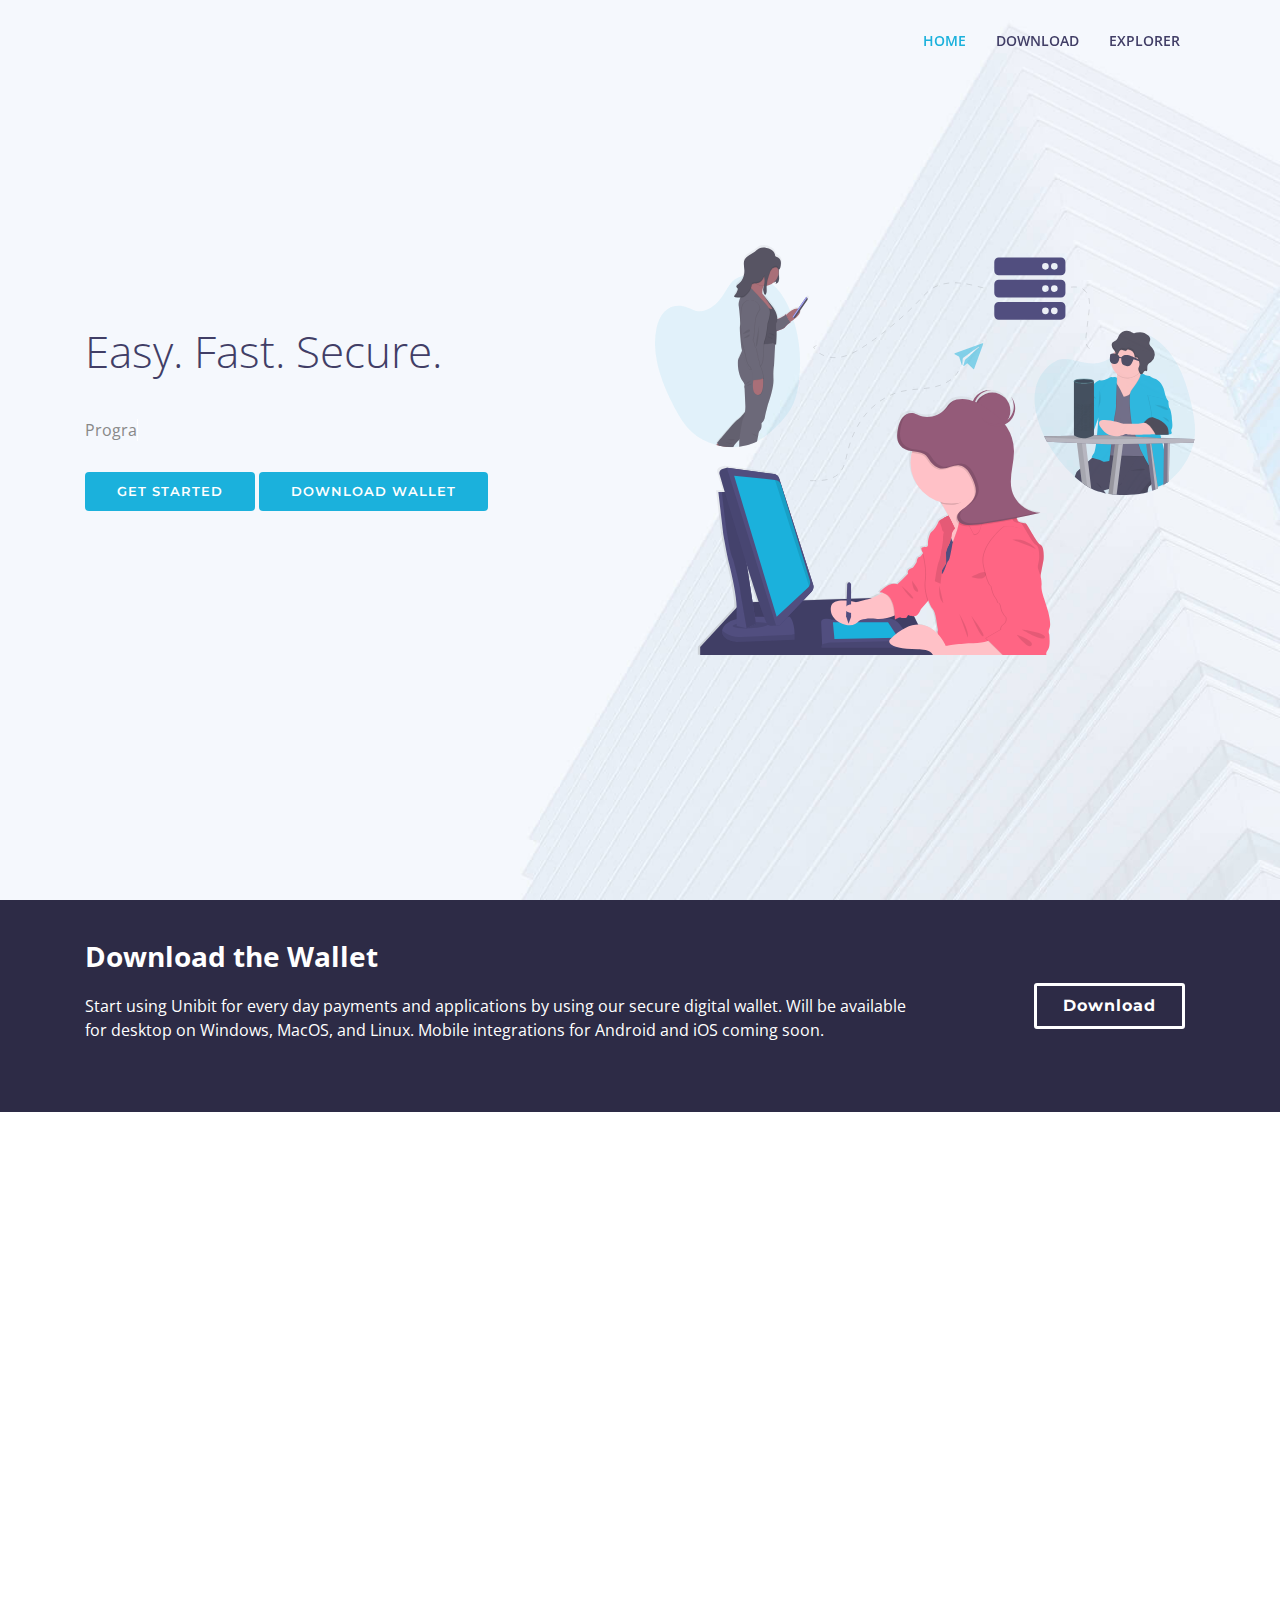
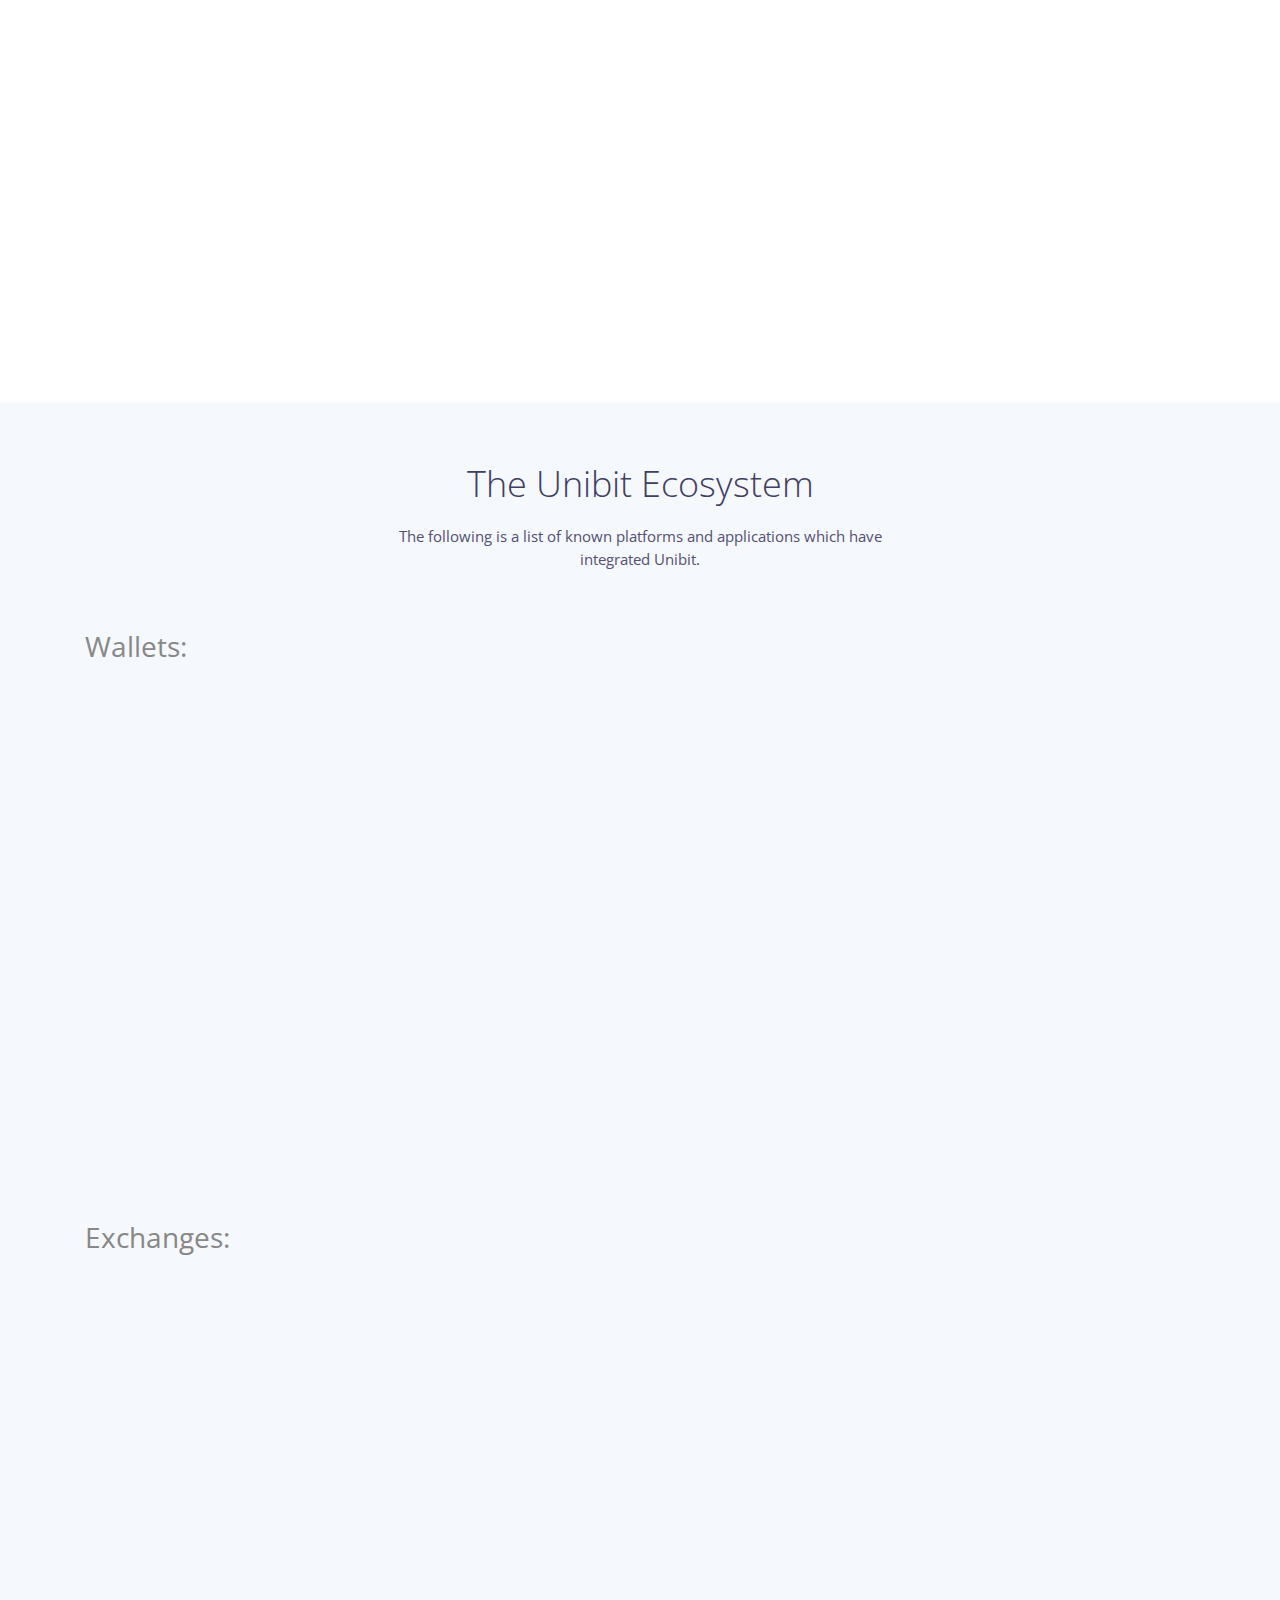
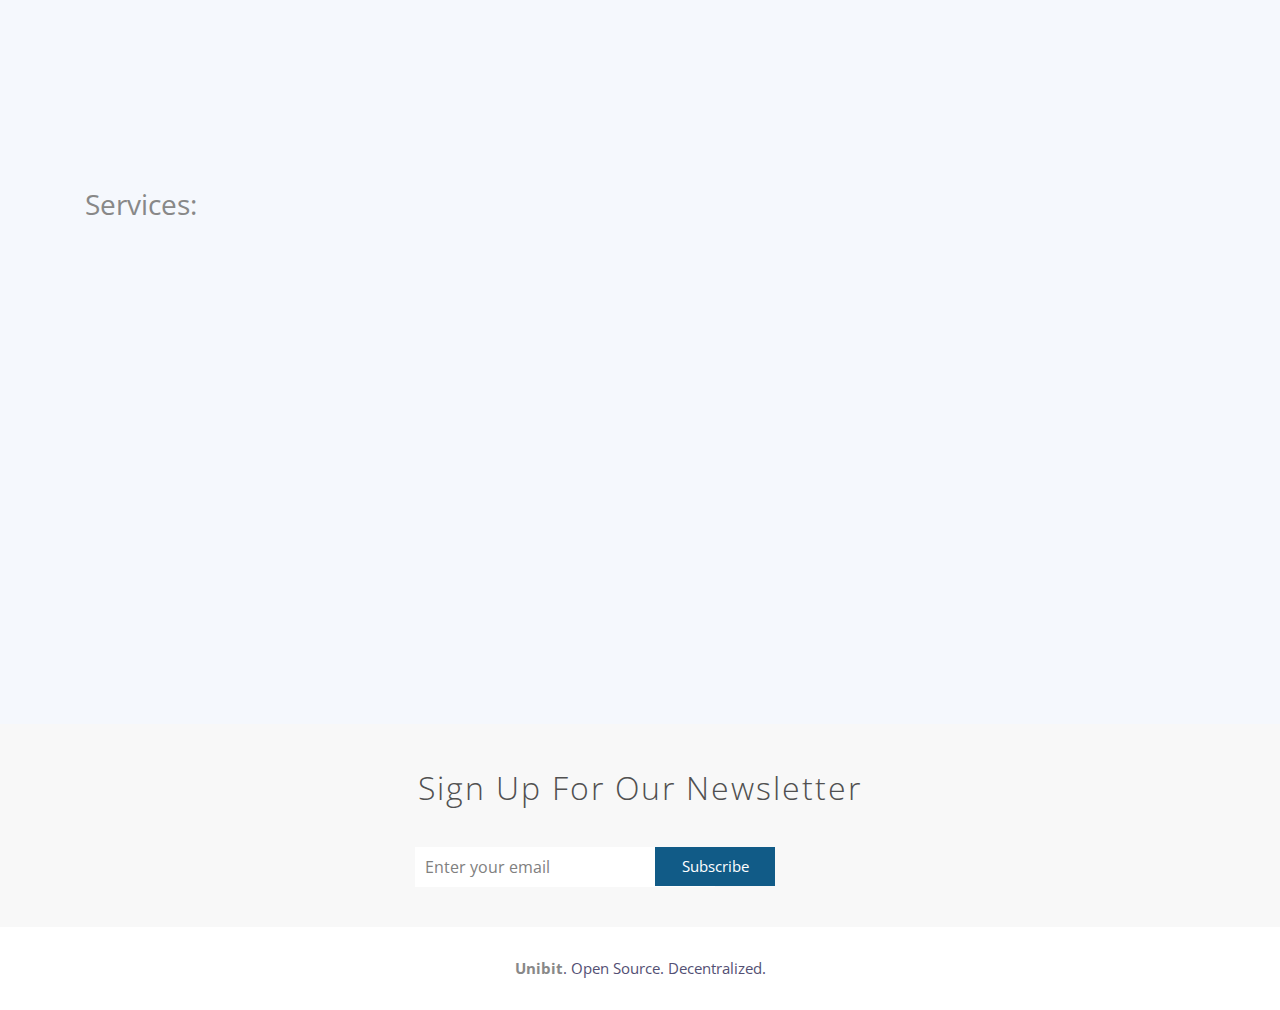
==== index.html @ 0b39bfcf "Add files via upload" ====
<!DOCTYPE html>
<html lang="en">
<head>
  <meta charset="utf-8">
  <title>UniBit Blockchain Network</title>
  <meta content="width=device-width, initial-scale=1.0" name="viewport">
  <meta content="" name="keywords">
  <meta content="" name="description">

  <!-- Favicons -->
  <link href="img/favicon.png" rel="icon">
  <link href="img/apple-touch-icon.png" rel="apple-touch-icon">

  <!-- Google Fonts -->
  <link href="https://fonts.googleapis.com/css?family=Open+Sans:300,300i,400,400i,500,600,700,700i|Montserrat:300,400,500,600,700" rel="stylesheet">

  <!-- Bootstrap CSS File -->
  <link href="lib/bootstrap/css/bootstrap.min.css" rel="stylesheet">

  <!-- Libraries CSS Files -->
  <link href="lib/font-awesome/css/font-awesome.min.css" rel="stylesheet">
  <link href="lib/animate/animate.min.css" rel="stylesheet">
  <link href="lib/ionicons/css/ionicons.min.css" rel="stylesheet">
  <link href="lib/owlcarousel/assets/owl.carousel.min.css" rel="stylesheet">
  <link href="lib/lightbox/css/lightbox.min.css" rel="stylesheet">

  <!-- Main Stylesheet File -->
  <link href="css/style.css" rel="stylesheet">

  <!-- =======================================================
    Theme Name: Rapid
    Theme URL: https://bootstrapmade.com/rapid-multipurpose-bootstrap-business-template/
    Author: BootstrapMade.com
    License: https://bootstrapmade.com/license/
  ======================================================= -->
</head>

<body>
  <!--==========================
  Header
  ============================-->
  <header id="header">


    <div class="container">

      <div class="logo float-left">
        <!-- Uncomment below if you prefer to use an image logo -->

          <a href="#header" class="scrollto"><img src="img/logo.png" alt="" class="img-fluid"></a>
        <!-- <h1 class="text-light"><a href="#intro" class="scrollto"><span>Mero</span></a></h1> -->
      </div>

      <nav class="main-nav float-right d-none d-lg-block">
        <ul>
          <li class="active"><a href="#intro">Home</a></li>
        <!--    <li><a href="about.html">About</a></li> -->
          <li><a href="download.html">Download</a></li>
          <li><a href="https://explorer.unibit.app">Explorer</a></li>

    <!--      <li class="drop-down"><a href="">Resources</a>
               <ul>
                 <li><a href="community.html">Community</a></li>
                 <li><a href="exchanges.html">Exchanges</a></li>
                 <li><a href="service.html">Services</a></li>
                    <li><a href="service.html">Tutorials</a></li>
                 <li><a href="faq.html">FAQ</a></li>
               </ul>
             </li> -->
      </nav>

    </div>
  </header><!-- #header -->

  <!--==========================
    Intro Section
  ============================-->
  <section id="intro" class="clearfix">
    <div class="container d-flex h-100">
      <div class="row justify-content-center align-self-center">
        <div class="col-md-6 intro-info order-md-first order-last">
          <h2>Easy. Fast. Secure.</h2>
          <p>
            <a href="" class="typewrite" data-period="2000" data-type='[ "Programmable Digital Currency.", "Transactional Information Network.", "Decentralized Application Layer." ]'>
              <span class="wrap"></span>
            </a>
          </p>
          <div>
            <a href="#call-to-action" class="btn-get-started scrollto">Get Started</a>     <a href="#call-to-action" class="btn-get-started scrollto">Download Wallet</a>
          </div>
        </div>

        <div class="col-md-6 intro-img order-md-last order-first">
          <img src="img/intro-img.svg" alt="" class="img-fluid">
        </div>
      </div>

    </div>
  </section><!-- #intro -->

  <main id="main">


        <!--==========================
          Call To Action Section
        ============================-->
        <section id="call-to-action" class="wow fadeInUp">
          <div class="container">
            <div class="row">
              <div class="col-lg-9 text-center text-lg-left">
                <h3 class="cta-title">Download the Wallet</h3>
                <p class="cta-text">Start using Unibit for every day payments and applications by using our secure digital wallet. Will be available for desktop on Windows, MacOS, and Linux. Mobile integrations for Android and iOS coming soon.    </div>
              <div class="col-lg-3 cta-btn-container text-center">
                <a class="cta-btn align-middle" href="download.html">Download</a>
              </div>


            </div>

          </div>
        </section><!-- #call-to-action -->

        <!--==========================
          Features Section
        ============================-->
        <section id="features">
          <div class="container">

            <div class="row feature-item">
              <div class="col-lg-6 wow fadeInUp">
                <img src="img/1.svg" class="img-fluid" alt="">
              </div>
              <div class="col-lg-6 wow fadeInUp pt-5 pt-lg-0">
                <h4>The Evolution of Digital Currency</h4>
                <p>
  Use Unibit to instantly transact or interface with anyone anywhere in the world.
   The transactions have no restrictions and minimal fees. Our payments network
   is continuously growing to enable an ecosystem of businesses and services.
                </p>
                   <div class="intro-info">
                  <a href="getunibit.html" class="btn-get-started scrollto">Get Unibit</a> <!--  <a href="#call-to-action" class="btn-get-started scrollto">Tutorials</a> -->
              </div>

              </div>
            </div>

            <div class="row feature-item mt-5 pt-5">
              <div class="col-lg-6 wow fadeInUp order-1 order-lg-2">
                <img src="img/explorer.png" class="img-fluid" alt="">
              </div>

              <div class="col-lg-6 wow fadeInUp pt-4 pt-lg-0 order-2 order-lg-1">
                <h4>Smart Money, Smart Technology</h4>
                <p>
          Unibit is an MIT licensed, open source, blockchain-based cryptocurrency with fast
          transactions, low fees, high network capacity, and industry leading cryptography
          for next generation digital transactions. Every transaction can be verified using
           the block explorer by searching the transaction id or either of the senders & recievers addresses.   </p>

           <div class="intro-info">
          <a href="https://explorer.unibit.app" target="_blank" class="btn-get-started scrollto">Launch Explorer</a>   <a href="download.html" class="btn-get-started scrollto">Download Wallet</a>
      </div>
              </div>


            </div>

          </div>
        </section><!-- #about -->



    <!--==========================
      Services Section
    ============================-->
    <section id="services" class="section-bg">
      <div class="container">

        <header class="section-header">
          <h3>The Unibit Ecosystem</h3>
          <p>The following is a list of known platforms and applications which have integrated Unibit.</p>
        </header>

        <h3> Wallets: </h3> <br>
              <div class="row">



                <div class="col-md-6 col-lg-4 wow bounceInUp" data-wow-duration="1.4s">
                  <div class="box">
                  <img src="img/unibit.png" class="img-fluid" alt="">
                        <h4 class="title"><a href="wallet.html">Unibit Core</a></h4>
                    <p class="description">Unibit Core is a full featured Unibit wallet and P2P client.</p>
                  </div>
                </div>

                <div class="col-md-6 col-lg-4 wow bounceInUp" data-wow-duration="1.4s">
                  <div class="box">
<img src="img/add.png" class="img-fluid" alt="">
                      <h4 class="title"><a href="">Add Wallet</a></h4>
                    <p class="description">If you are a wallet provider please reach out to us for collaboration.</p>
                  </div>
                </div>

</div>

<br><br><br><br>


  <h3> Exchanges: </h3> <br>
        <div class="row">



          <div class="col-md-6 col-lg-4 wow bounceInUp" data-wow-duration="1.4s">
            <div class="box">
    <img src="img/add.png" class="img-fluid" alt="">
                <h4 class="title"><a href="">Add Exchange</a></h4>
              <p class="description">If you are a market provider please reach out to us for collaboration.</p>
            </div>
          </div>
</div>
<br><br><br>

            <h3> Services: </h3> <br>
                  <div class="row">



                    <div class="col-md-6 col-lg-4 wow bounceInUp" data-wow-delay="0.2s" data-wow-duration="1.4s">
                      <div class="box">
                        <img src="img/add.png" class="img-fluid" alt="">
                              <h4 class="title"><a href="">Add Service</a></h4>
                        <p class="description">If you are a service provider, please reach out to us for collaboration.</div>
                    </div>


        </div>

      </div>
    </section><!-- #services -->


    <!-- Begin MailChimp Signup Form -->

  <div id="mailchimp">
  <div class="container">
    <div class="row justify-content-center">
        <h2>Sign Up For Our Newsletter</h2><br>
      </div>
    </div>

    <div class="container">
      <div class="row justify-content-center">
        <form action="https://universalbitproject.us20.list-manage.com/subscribe/post?u=9b90c43e021080204c559b12e&amp;id=a2cefed012" method="post" id="mc-embedded-subscribe-form" name="mc-embedded-subscribe-form" class="validate" target="_blank" novalidate>
            <div id="mailchimp">

  <div class="row">
                  <div class="col-md-6">
                  <input type="email" size="30" value="Enter your email" name="EMAIL" class="required email" id="mce-EMAIL" onfocus="if(this.value==this.defaultValue)this.value='';" onblur="if(this.value=='')this.value=this.defaultValue;">
  </div>

                  <div id="mce-responses" class="clear">
                    <div class="response" id="mce-error-response" style="display:none"></div>
                    <div class="response" id="mce-success-response" style="display:none"></div>
                  </div>
  <div class="col-md-6">
                  <div class="clear">
                    <input type="submit" value="Subscribe" name="subscribe" id="mc-embedded-subscribe" class="button">
                  </div>
  </div>
  </div>
  </div>
                </form>

              <!--End mc_embed_signup-->
  </div>
  </div>
  </div>
  <!--End mc_embed_signup-->





  </main>

  <!--==========================
    Footer
  ============================-->
  <footer id="footer" class="section-bg">

    <div class="container">
      <div class="copyright">
        <strong>Unibit</strong>. Open Source. Decentralized.
      </div>

    </div>
  </footer><!-- #footer -->

  <a href="#" class="back-to-top"><i class="fa fa-chevron-up"></i></a>
  <!-- Uncomment below i you want to use a preloader -->
  <!-- <div id="preloader"></div> -->

  <!-- JavaScript Libraries -->
  <script src="lib/jquery/jquery.min.js"></script>
  <script src="lib/jquery/jquery-migrate.min.js"></script>
  <script src="lib/bootstrap/js/bootstrap.bundle.min.js"></script>
  <script src="lib/easing/easing.min.js"></script>
  <script src="lib/mobile-nav/mobile-nav.js"></script>
  <script src="lib/wow/wow.min.js"></script>
  <script src="lib/waypoints/waypoints.min.js"></script>
  <script src="lib/counterup/counterup.min.js"></script>
  <script src="lib/owlcarousel/owl.carousel.min.js"></script>
  <script src="lib/isotope/isotope.pkgd.min.js"></script>
  <script src="lib/lightbox/js/lightbox.min.js"></script>
  <!-- Contact Form JavaScript File -->
  <script src="contactform/contactform.js"></script>

  <!-- Template Main Javascript File -->
  <script src="js/main.js"></script>

</body>
</html>
---- css/style.css ----
/*
  Theme Name: Rapid
  Theme URL: https://bootstrapmade.com/rapid-multipurpose-bootstrap-business-template/
  Author: BootstrapMade.com
  License: https://bootstrapmade.com/license/
*/

/*--------------------------------------------------------------
# General
--------------------------------------------------------------*/

body {
  background: #fff;
  color: #444;
  font-family: "Open Sans", sans-serif;
}

a {
  color: #1bb1dc;
  transition: 0.5s;
}

a:hover,
a:active,
a:focus {
  color: #0a98c0;
  outline: none;
  text-decoration: none;
}

p {
  padding: 0;
  margin: 0 0 30px 0;
}

h1,
h2,
h3,
h4,
h5,
h6 {
  font-family: "Open Sans", sans-serif;
  font-weight: 400;
  margin: 0 0 20px 0;
  padding: 0;
}

/* Back to top button */

.back-to-top {
  position: fixed;
  display: none;
  background: #1bb1dc;
  color: #fff;
  width: 44px;
  height: 44px;
  text-align: center;
  line-height: 1;
  font-size: 16px;
  border-radius: 5%;
  right: 15px;
  bottom: 15px;
  transition: background 0.5s;
  z-index: 11;
}

.back-to-top i {
  padding-top: 12px;
  color: #fff;
}

/* Prelaoder */

#preloader {
  position: fixed;
  top: 0;
  left: 0;
  right: 0;
  bottom: 0;
  z-index: 9999;
  overflow: hidden;
  background: #fff;
}

#preloader:before {
  content: "";
  position: fixed;
  top: calc(50% - 30px);
  left: calc(50% - 30px);
  border: 6px solid #f2f2f2;
  border-top: 6px solid #1bb1dc;
  border-radius: 50%;
  width: 60px;
  height: 60px;
  -webkit-animation: animate-preloader 1s linear infinite;
  animation: animate-preloader 1s linear infinite;
}

@-webkit-keyframes animate-preloader {
  0% {
    -webkit-transform: rotate(0deg);
    transform: rotate(0deg);
  }

  100% {
    -webkit-transform: rotate(360deg);
    transform: rotate(360deg);
  }
}

@keyframes animate-preloader {
  0% {
    -webkit-transform: rotate(0deg);
    transform: rotate(0deg);
  }

  100% {
    -webkit-transform: rotate(360deg);
    transform: rotate(360deg);
  }
}

/*--------------------------------------------------------------
# Top Bar
--------------------------------------------------------------*/

#topbar {
  padding: 0 0 10px 0;
  font-size: 14px;
  transition: all 0.5s;
}

#topbar .social-links {
  text-align: right;
}

#topbar .social-links a {
  color: #535074;
  padding: 4px 12px;
  display: inline-block;
  line-height: 1px;
}

#topbar .social-links a:hover {
  color: #1bb1dc;
}

#topbar .social-links a:first-child {
  border-left: 0;
}

/*--------------------------------------------------------------
# Header
--------------------------------------------------------------*/

#header {
  height: 110px;
  transition: all 0.5s;
  z-index: 997;
  transition: all 0.5s;
  padding: 20px 0;
  position: fixed;
  left: 0;
  top: 0;
  right: 0;
  transition: all 0.5s;
  z-index: 997;
}

#header.header-scrolled,
#header.header-pages {
  height: 70px;
  padding: 15px 0;
  background-color: #fff;
  box-shadow: 0px 0px 30px rgba(127, 137, 161, 0.3);
}

#header.header-scrolled #topbar,
#header.header-pages #topbar {
  display: none;
}

#header .logo h1 {
  font-size: 36px;
  margin: 0;
  padding: 0;
  line-height: 1;
  font-weight: 400;
  letter-spacing: 3px;
  text-transform: uppercase;
}

#header .logo h1 a,
#header .logo h1 a:hover {
  color: #413e66;
  text-decoration: none;
}

#header .logo img {
  padding: 0;
  margin: 7px 0;
  max-height: 26px;
}

.main-pages {
  margin-top: 60px;
}

/*--------------------------------------------------------------
# Intro Section
--------------------------------------------------------------*/

#intro {
  width: 100%;
  height: 100vh;
  position: relative;
  background: #f5f8fd url("../img/intro-bg.jpg") center top no-repeat;
  background-size: cover;
}

#intro .intro-info h2 {
  color: #413e66;
  margin-bottom: 40px;
  font-size: 44px;
  font-weight: 300;
}

#intro .intro-info h2 span {
  color: #1bb1dc;
}

#intro .intro-info .btn-get-started,
#intro .intro-info .btn-services {
  font-family: "Montserrat", sans-serif;
  font-size: 13px;
  font-weight: 600;
  text-transform: uppercase;
  letter-spacing: 1px;
  display: inline-block;
  padding: 10px 32px;
  border-radius: 4px;
  transition: 0.5s;
  color: #fff;
  background: #1bb1dc;
  color: #fff;
}

#intro .intro-info .btn-get-started:hover,
#intro .intro-info .btn-services:hover {
  background: #0a98c0;
}

/*--------------------------------------------------------------
# Navigation Menu
--------------------------------------------------------------*/

/* Desktop Navigation */

.main-nav {
  /* Drop Down */
  /* Deep Drop Down */
}

.main-nav,
.main-nav * {
  margin: 0;
  padding: 0;
  list-style: none;
}

.main-nav > ul > li {
  position: relative;
  white-space: nowrap;
  float: left;
}

.main-nav a {
  display: block;
  position: relative;
  color: #413e66;
  padding: 10px 15px;
  transition: 0.3s;
  font-size: 14px;
  font-family: "Open Sans", sans-serif;
  text-transform: uppercase;
  font-weight: 600;
}

.main-nav a:hover,
.main-nav .active > a,
.main-nav li:hover > a {
  color: #1bb1dc;
  text-decoration: none;
}

.main-nav .drop-down ul {
  display: block;
  position: absolute;
  left: 0;
  top: calc(100% - 30px);
  z-index: 99;
  opacity: 0;
  visibility: hidden;
  padding: 10px 0;
  background: #fff;
  box-shadow: 0px 0px 30px rgba(127, 137, 161, 0.25);
  transition: ease all 0.3s;
}

.main-nav .drop-down:hover > ul {
  opacity: 1;
  top: 100%;
  visibility: visible;
}

.main-nav .drop-down li {
  min-width: 180px;
  position: relative;
}

.main-nav .drop-down ul a {
  padding: 10px 20px;
  font-size: 14px;
  font-weight: 500;
  text-transform: none;
  color: #065e77;
}

.main-nav .drop-down ul a:hover,
.main-nav .drop-down ul .active > a,
.main-nav .drop-down ul li:hover > a {
  color: #1bb1dc;
}

.main-nav .drop-down > a:after {
  content: "\f107";
  font-family: FontAwesome;
  padding-left: 10px;
}

.main-nav .drop-down .drop-down ul {
  top: 0;
  left: calc(100% - 30px);
}

.main-nav .drop-down .drop-down:hover > ul {
  opacity: 1;
  top: 0;
  left: 100%;
}

.main-nav .drop-down .drop-down > a {
  padding-right: 35px;
}

.main-nav .drop-down .drop-down > a:after {
  content: "\f105";
  position: absolute;
  right: 15px;
}

/* Mobile Navigation */

.mobile-nav {
  position: fixed;
  top: 0;
  bottom: 0;
  z-index: 9999;
  overflow-y: auto;
  left: -260px;
  width: 260px;
  padding-top: 18px;
  background: rgba(40, 38, 70, 0.8);
  transition: 0.4s;
}

.mobile-nav * {
  margin: 0;
  padding: 0;
  list-style: none;
}

.mobile-nav a {
  display: block;
  position: relative;
  color: #fff;
  padding: 10px 20px;
  font-weight: 500;
}

.mobile-nav a:hover,
.mobile-nav .active > a,
.mobile-nav li:hover > a {
  color: #8dc2fa;
  text-decoration: none;
}

.mobile-nav .drop-down > a:after {
  content: "\f078";
  font-family: FontAwesome;
  padding-left: 10px;
  position: absolute;
  right: 15px;
}

.mobile-nav .active.drop-down > a:after {
  content: "\f077";
}

.mobile-nav .drop-down > a {
  padding-right: 35px;
}

.mobile-nav .drop-down ul {
  display: none;
  overflow: hidden;
}

.mobile-nav .drop-down li {
  padding-left: 20px;
}

.mobile-nav-toggle {
  position: fixed;
  right: 0;
  top: 0;
  z-index: 9998;
  border: 0;
  background: none;
  font-size: 24px;
  transition: all 0.4s;
  outline: none !important;
  line-height: 1;
  cursor: pointer;
  text-align: right;
}

.mobile-nav-toggle i {
  margin: 18px 18px 0 0;
  color: #065e77;
}

.mobile-nav-overly {
  width: 100%;
  height: 100%;
  z-index: 9997;
  top: 0;
  left: 0;
  position: fixed;
  background: rgba(40, 38, 70, 0.8);
  overflow: hidden;
  display: none;
}

.mobile-nav-active {
  overflow: hidden;
}

.mobile-nav-active .mobile-nav {
  left: 0;
}

.mobile-nav-active .mobile-nav-toggle i {
  color: #fff;
}

/*--------------------------------------------------------------
# Sections
--------------------------------------------------------------*/

/* Sections Header
--------------------------------*/

.section-header h3 {
  font-size: 36px;
  color: #413e66;
  text-align: center;
  font-weight: 300;
  position: relative;
  font-family: "Open Sans", sans-serif;
}

.section-header p {
  text-align: center;
  margin: auto;
  font-size: 15px;
  padding-bottom: 60px;
  color: #535074;
  width: 50%;
}

/* Section with background
--------------------------------*/

.section-bg {
  background: #f5f8fd;
}

/* About Us Section
--------------------------------*/

#about {
  padding: 80px 0;
}

#about .about-content {
  padding-top: 40px;
}

#about .about-content h2 {
  color: #413e66;
  font-family: "Montserrat", sans-serif;
  font-weight: 700;
}

#about .about-content h3 {
  color: #696592;
  font-weight: 400;
  font-size: 22px;
  font-style: italic;
}

#about .about-content ul {
  list-style: none;
  padding: 0;
}

#about .about-content ul li {
  padding-bottom: 10px;
}

#about .about-content ul li i {
  font-size: 20px;
  padding-right: 4px;
  color: #1bb1dc;
}

#about .about-img {
  position: relative;
  margin: 30px 30px 30px 30px;
}

#about .about-img img {
  width: 100%;
  border: 8px solid #fff;
  transition: .5s;
}

#about .about-img img:hover {
  width: 100%;
  -webkit-transform: scale(1.03);
  transform: scale(1.03);
}

#about .about-img::before {
  position: absolute;
  left: -31px;
  top: -30px;
  width: 90%;
  height: 92%;
  z-index: -1;
  content: '';
  background-color: #ebf1fa;
  transition: .5s;
}

#about .about-img::after {
  position: absolute;
  right: -31px;
  bottom: -30px;
  width: 90%;
  height: 92%;
  z-index: -1;
  content: '';
  background-color: #ebf1fa;
  transition: .5s;
}

/* Services Section
--------------------------------*/

#services {
  padding: 60px 0 40px 0;
}

#services .box {
  padding: 30px;
  position: relative;
  overflow: hidden;
  border-radius: 10px;
  margin: 0 10px 40px 10px;
  background: #fff;
  box-shadow: 0 10px 29px 0 rgba(68, 88, 144, 0.1);
  transition: all 0.3s ease-in-out;
  text-align: center;
}

#services .box:hover {
  -webkit-transform: scale(1.1);
  transform: scale(1.1);
}

#services .icon {
  margin: 0 auto 15px auto;
  padding-top: 12px;
  display: inline-block;
  text-align: center;
  border-radius: 50%;
  width: 60px;
  height: 60px;
}

#services img {
width: 200px;
margin-bottom: 25px;
}

#services .icon i {
  font-size: 36px;
  line-height: 1;
}

#services .title {
  font-weight: 700;
  margin-bottom: 15px;
  font-size: 18px;
}

#services .title a {
  color: #111;
}

#services .box:hover .title a {
  color: #1bb1dc;
}

#services .description {
  font-size: 14px;
  line-height: 28px;
  margin-bottom: 0;
  text-align: left;
}

/* Why Us Section
--------------------------------*/

#why-us {
  padding: 60px 0;
}

#why-us .why-us-content .features {
  margin: 0 0 15px 0;
  padding: 0;
  transition: 0.3s ease-in-out;
}

#why-us .why-us-content .features i {
  font-size: 36px;
  float: left;
}

#why-us .why-us-content .features h4 {
  font-size: 24px;
  font-weight: 600;
  margin-left: 56px;
  color: #413e66;
  margin-bottom: 5px;
}

#why-us .why-us-content .features p {
  font-size: 16px;
  margin-left: 56px;
  color: #555186;
}

#why-us .counters {
  padding-top: 40px;
}

#why-us .counters span {
  font-family: "Montserrat", sans-serif;
  font-weight: bold;
  font-size: 48px;
  display: block;
  color: #555186;
}

#why-us .counters p {
  padding: 0;
  margin: 0 0 20px 0;
  font-family: "Montserrat", sans-serif;
  font-size: 14px;
  color: #8a87b6;
}

/* Call To Action Section
--------------------------------*/

#call-to-action {
  background: #2d2b46;
  background-size: cover;
  padding: 40px 0;
}

#call-to-action .cta-title {
  color: #fff;
  font-size: 28px;
  font-weight: 700;
}

#call-to-action .cta-text {
  color: #fff;
}

#call-to-action .cta-btn {
  font-family: "Montserrat", sans-serif;
  font-weight: 700;
  font-size: 16px;
  letter-spacing: 1px;
  display: inline-block;
  padding: 8px 26px;
  border-radius: 3px;
  transition: 0.5s;
  margin: 10px;
  border: 3px solid #fff;
  color: #fff;
}

#call-to-action .cta-btn:hover {
  background: #1bb1dc;
  border: 3px solid #1bb1dc;
}

/* Features Section
--------------------------------*/

#features {
  padding: 80px 0;
}

#features h4 {
  font-weight: 600;
  font-size: 24px;
}


#features .intro-info .btn-get-started,
#features .intro-info .btn-services {
  font-family: "Montserrat", sans-serif;
  font-size: 13px;
  font-weight: 600;
  text-transform: uppercase;
  letter-spacing: 1px;
  display: inline-block;
  padding: 10px 32px;
  border-radius: 4px;
  transition: 0.5s;
  color: #fff;
  background: #1bb1dc;
  color: #fff;
  margin-right: 20px;
}

#features .intro-info .btn-get-started:hover,
#features .intro-info .btn-services:hover {
  background: #0a98c0;
}

/* Portfolio Section
--------------------------------*/

#portfolio {
  padding: 60px 0;
}

#portfolio #portfolio-flters {
  padding: 0;
  margin: 5px 0 35px 0;
  list-style: none;
  text-align: center;
}

#portfolio #portfolio-flters li {
  cursor: pointer;
  margin: 15px 15px 15px 0;
  display: inline-block;
  padding: 6px 10px;
  font-size: 16px;
  line-height: 20px;
  color: #413e66;
  margin-bottom: 5px;
  transition: all 0.3s ease-in-out;
}

#portfolio #portfolio-flters li:hover,
#portfolio #portfolio-flters li.filter-active {
  color: #1bb1dc;
}

#portfolio #portfolio-flters li:last-child {
  margin-right: 0;
}

#portfolio .portfolio-item {
  position: relative;
  overflow: hidden;
  margin-bottom: 30px;
}

#portfolio .portfolio-item .portfolio-wrap {
  overflow: hidden;
  position: relative;
  margin: 0;
}

#portfolio .portfolio-item .portfolio-wrap:hover img {
  opacity: 0.4;
  transition: 0.3s;
}

#portfolio .portfolio-item .portfolio-wrap .portfolio-info {
  position: absolute;
  top: 0;
  right: 0;
  bottom: 0;
  left: 0;
  display: -webkit-box;
  display: -webkit-flex;
  display: -ms-flexbox;
  display: flex;
  -webkit-box-pack: center;
  -webkit-justify-content: center;
  -ms-flex-pack: center;
  justify-content: center;
  -webkit-box-align: center;
  -webkit-align-items: center;
  -ms-flex-align: center;
  align-items: center;
  -webkit-box-orient: vertical;
  -webkit-box-direction: normal;
  -webkit-flex-direction: column;
  -ms-flex-direction: column;
  flex-direction: column;
  text-align: center;
  opacity: 0;
  transition: 0.2s linear;
}

#portfolio .portfolio-item .portfolio-wrap .portfolio-info h4 {
  font-size: 22px;
  line-height: 1px;
  font-weight: 700;
  margin-bottom: 14px;
  padding-bottom: 0;
}

#portfolio .portfolio-item .portfolio-wrap .portfolio-info h4 a {
  color: #fff;
}

#portfolio .portfolio-item .portfolio-wrap .portfolio-info h4 a:hover {
  color: #1bb1dc;
}

#portfolio .portfolio-item .portfolio-wrap .portfolio-info p {
  padding: 0;
  margin: 0;
  color: #f8fcff;
  font-weight: 500;
  font-size: 14px;
  text-transform: uppercase;
}

#portfolio .portfolio-item .portfolio-wrap .portfolio-info .link-preview,
#portfolio .portfolio-item .portfolio-wrap .portfolio-info .link-details {
  display: inline-block;
  line-height: 1;
  text-align: center;
  width: 36px;
  height: 36px;
  background: #1bb1dc;
  border-radius: 50%;
  margin: 10px 4px 0 4px;
}

#portfolio .portfolio-item .portfolio-wrap .portfolio-info .link-preview i,
#portfolio .portfolio-item .portfolio-wrap .portfolio-info .link-details i {
  padding-top: 6px;
  font-size: 22px;
  color: #fff;
}

#portfolio .portfolio-item .portfolio-wrap .portfolio-info .link-preview:hover,
#portfolio .portfolio-item .portfolio-wrap .portfolio-info .link-details:hover {
  background: #42c3e8;
}

#portfolio .portfolio-item .portfolio-wrap .portfolio-info .link-preview:hover i,
#portfolio .portfolio-item .portfolio-wrap .portfolio-info .link-details:hover i {
  color: #fff;
}

#portfolio .portfolio-item .portfolio-wrap:hover {
  background: #282646;
}

#portfolio .portfolio-item .portfolio-wrap:hover .portfolio-info {
  opacity: 1;
}

/* Testimonials Section
--------------------------------*/

#testimonials {
  padding: 60px 0;
}

#testimonials .section-header {
  margin-bottom: 40px;
}

#testimonials .testimonial-item .testimonial-img {
  width: 120px;
  border-radius: 50%;
  border: 4px solid #fff;
  float: left;
}

#testimonials .testimonial-item h3 {
  font-size: 20px;
  font-weight: bold;
  margin: 10px 0 5px 0;
  color: #111;
  margin-left: 140px;
}

#testimonials .testimonial-item h4 {
  font-size: 14px;
  color: #999;
  margin: 0 0 15px 0;
  margin-left: 140px;
}

#testimonials .testimonial-item p {
  font-style: italic;
  margin: 0 0 15px 140px;
}

#testimonials .owl-nav,
#testimonials .owl-dots {
  margin-top: 5px;
  text-align: center;
}

#testimonials .owl-dot {
  display: inline-block;
  margin: 0 5px;
  width: 12px;
  height: 12px;
  border-radius: 50%;
  background-color: #ddd;
}

#testimonials .owl-dot.active {
  background-color: #1bb1dc;
}

/* Team Section
--------------------------------*/

#team {
  padding: 60px 0;
}

#team .member {
  text-align: center;
  margin-bottom: 20px;
  position: relative;
  overflow: hidden;
}

#team .member .member-info {
  display: -webkit-box;
  display: -webkit-flex;
  display: -ms-flexbox;
  display: flex;
  -webkit-box-pack: center;
  -webkit-justify-content: center;
  -ms-flex-pack: center;
  justify-content: center;
  -webkit-box-align: center;
  -webkit-align-items: center;
  -ms-flex-align: center;
  align-items: center;
  position: absolute;
  bottom: 0;
  left: 0;
  right: 0;
  transition: 0.2s;
  padding: 15px 0;
  background: rgba(29, 28, 41, 0.6);
}

#team .member .member-info-content {
  transition: margin 0.2s;
  height: 40px;
  transition: height 0.4s;
}

#team .member:hover .member-info {
  transition: 0.4s;
}

#team .member:hover .member-info-content {
  height: 80px;
}

#team .member h4 {
  font-weight: 700;
  margin-bottom: 2px;
  font-size: 18px;
  color: #fff;
}

#team .member span {
  font-style: italic;
  display: block;
  font-size: 13px;
  color: #fff;
}

#team .member .social {
  margin-top: 15px;
}

#team .member .social a {
  transition: none;
  color: #fff;
}

#team .member .social a:hover {
  color: #1bb1dc;
}

#team .member .social i {
  font-size: 18px;
  margin: 0 2px;
}

/* Clients Section
--------------------------------*/

#clients {
  padding: 60px 0;
}

#clients img {
  max-width: 80%;
  opacity: 0.5;
  transition: 0.3s;
  padding: 15px 0;
}

#clients img:hover {
  opacity: 1;
}

#clients .owl-nav,
#clients .owl-dots {
  margin-top: 5px;
  text-align: center;
}

#clients .owl-dot {
  display: inline-block;
  margin: 0 5px;
  width: 12px;
  height: 12px;
  border-radius: 50%;
  background-color: #ddd;
}

#clients .owl-dot.active {
  background-color: #1bb1dc;
}

/* Pricing Section
--------------------------------*/

#pricing {
  padding: 80px 0;
}

#pricing .card {
  border: 0;
  border-radius: 0px;
  box-shadow: 0 3px 0px 0 rgba(65, 62, 102, 0.08);
  transition: all .3s ease-in-out;
  padding: 36px 0;
  position: relative;
}

#pricing .card:after {
  content: '';
  position: absolute;
  top: 0;
  left: 0;
  width: 0%;
  height: 5px;
  background-color: #1bb1dc;
  transition: 0.5s;
}

#pricing .card:hover {
  -webkit-transform: scale(1.05);
  transform: scale(1.05);
  box-shadow: 0 20px 35px 0 rgba(0, 0, 0, 0.08);
}

#pricing .card:hover:after {
  width: 100%;
}

#pricing .card .card-header {
  background-color: white;
  border-bottom: 0px;
  -moz-text-align-last: center;
  text-align-last: center;
}

#pricing .card .card-title {
  margin-bottom: 16px;
  color: #535074;
}

#pricing .card .card-block {
  padding-top: 0;
  text-align: center;
}

#pricing .card .list-group-item {
  border: 0px;
  padding: 6px;
  color: #413e66;
  font-weight: 300;
}

#pricing .card h3 {
  font-size: 64px;
  margin-bottom: 0px;
  color: #535074;
}

#pricing .card h3 .currency {
  font-size: 30px;
  position: relative;
  font-weight: 400;
  top: -30px;
  letter-spacing: 0px;
}

#pricing .card h3 .period {
  font-size: 16px;
  color: #6c67a3;
  letter-spacing: 0px;
}

#pricing .card .list-group {
  margin-bottom: 15px;
}

#pricing .card .btn {
  text-transform: uppercase;
  font-size: 13px;
  font-weight: 500;
  color: #5f5b96;
  border-radius: 0;
  padding: 10px 24px;
  letter-spacing: 1px;
  border-radius: 3px;
  display: inline-block;
  background: #1bb1dc;
  color: #fff;
}

#pricing .card .btn:hover {
  background: #0a98c0;
}

/* Frequently Asked Questions Section
--------------------------------*/

#faq {
  padding: 60px 0;
  overflow: hidden;
}

#faq #faq-list {
  padding: 0;
  list-style: none;
}

#faq #faq-list li {
  border-bottom: 1px solid #ebebeb;
}

#faq #faq-list a {
  padding: 22px 0;
  display: block;
  position: relative;
  font-family: "Montserrat", sans-serif;
  font-size: 20px;
  line-height: 1;
  font-weight: 400;
  padding-right: 20px;
}

#faq #faq-list i {
  font-size: 24px;
  position: absolute;
  right: 0;
  top: 20px;
}

#faq #faq-list p {
  margin-bottom: 20px;
}

#faq #faq-list a.collapse {
  color: #1bb1dc;
}

#faq #faq-list a.collapsed {
  color: #000;
}

#faq #faq-list a.collapsed i::before {
  content: "\f2c7" !important;
}

/*--------------------------------------------------------------
# Footer
--------------------------------------------------------------*/

#footer {
  padding: 0 0 30px 0;
  font-size: 14px;
  background: #fff;
}

#footer .footer-top {
  padding: 60px 0 30px 0;
  background: #f5f8fd;
}

#footer .footer-top .footer-info {
  margin-bottom: 30px;
}

#footer .footer-top .footer-info h3 {
  font-size: 34px;
  margin: 0 0 20px 0;
  padding: 2px 0 2px 0;
  line-height: 1;
  font-family: "Montserrat", sans-serif;
  color: #413e66;
  font-weight: 400;
  letter-spacing: 3px;
  text-transform: uppercase;
}

#footer .footer-top .footer-info p {
  font-size: 13px;
  line-height: 24px;
  margin-bottom: 0;
  font-family: "Montserrat", sans-serif;
  color: #535074;
}

#footer .footer-top .social-links a {
  font-size: 18px;
  display: inline-block;
  background: #1bb1dc;
  color: #fff;
  line-height: 1;
  padding: 8px 0;
  margin-right: 4px;
  border-radius: 50%;
  text-align: center;
  width: 36px;
  height: 36px;
  transition: 0.3s;
}

#footer .footer-top .social-links a:hover {
  background: #0a98c0;
  color: #fff;
}

#footer .footer-top h4 {
  font-size: 14px;
  font-weight: bold;
  color: #413e66;
  text-transform: uppercase;
  position: relative;
  padding-bottom: 10px;
}

#footer .footer-top .footer-links {
  margin-bottom: 30px;
}

#footer .footer-top .footer-links ul {
  list-style: none;
  padding: 0;
  margin: 0;
}

#footer .footer-top .footer-links ul li {
  padding: 8px 0;
}

#footer .footer-top .footer-links ul li:first-child {
  padding-top: 0;
}

#footer .footer-top .footer-links ul a {
  color: #696592;
}

#footer .footer-top .footer-links ul a:hover {
  color: #1bb1dc;
}

#footer .footer-top .footer-contact {
  margin-bottom: 30px;
}

#footer .footer-top .footer-contact p {
  line-height: 26px;
}

#footer .footer-top .footer-newsletter {
  margin-bottom: 30px;
}

#footer .footer-top .footer-newsletter input[type="email"] {
  border: 0;
  padding: 6px 8px;
  width: 65%;
  border: 1px solid #d9dde6;
}

#footer .footer-top .footer-newsletter input[type="submit"] {
  background: #1bb1dc;
  border: 1px solid #1bb1dc;
  width: 35%;
  padding: 6px 0;
  text-align: center;
  color: #fff;
  transition: 0.3s;
  cursor: pointer;
}

#footer .footer-top .footer-newsletter input[type="submit"]:hover {
  background: #0a98c0;
}

#footer .footer-top .form .form-group {
  margin-bottom: 15px;
}

#footer .footer-top .form #sendmessage {
  color: #fff;
  background: #1bb1dc;
  display: none;
  text-align: center;
  padding: 15px;
  font-weight: 600;
  margin-bottom: 15px;
}

#footer .footer-top .form #errormessage {
  color: #fff;
  display: none;
  background: red;
  text-align: center;
  padding: 15px;
  font-weight: 600;
  margin-bottom: 15px;
}

#footer .footer-top .form #sendmessage.show,
#footer .footer-top .form #errormessage.show,
#footer .footer-top .form .show {
  display: block;
}

#footer .footer-top .form .validation {
  color: red;
  display: none;
  margin: 0 0 20px;
  font-weight: 400;
  font-size: 13px;
}

#footer .footer-top .form label {
  color: #413e66;
  font-weight: 500;
}

#footer .footer-top .form input,
#footer .footer-top .form textarea {
  border-radius: 0;
  box-shadow: none;
  border: 1px solid #dce1ec;
  font-size: 14px;
}

#footer .footer-top .form input::-webkit-input-placeholder,
#footer .footer-top .form textarea::-webkit-input-placeholder {
  color: #a2a0bd;
}

#footer .footer-top .form input::-moz-placeholder,
#footer .footer-top .form textarea::-moz-placeholder {
  color: #a2a0bd;
}

#footer .footer-top .form input:-ms-input-placeholder,
#footer .footer-top .form textarea:-ms-input-placeholder {
  color: #a2a0bd;
}

#footer .footer-top .form input::placeholder,
#footer .footer-top .form textarea::placeholder {
  color: #a2a0bd;
}

#footer .footer-top .form button[type="submit"] {
  background: #1bb1dc;
  border: 0;
  border-radius: 3px;
  padding: 8px 30px;
  color: #fff;
  transition: 0.3s;
}

#footer .footer-top .form button[type="submit"]:hover {
  background: #0a98c0;
  cursor: pointer;
}

#footer .copyright {
  text-align: center;
  padding-top: 30px;
  color: #535074;
  font-size: 15px;
}

#footer .credits {
  text-align: center;
  font-size: 14px;
  padding-top: 4px;
  color: #8582a8;
}

#footer .credits a {
  color: #1bb1dc;
}

#footer .credits a:hover {
  color: #0a98c0;
}

/*--------------------------------------------------------------
# Responsive Media Queries
--------------------------------------------------------------*/

@media (min-width: 991px) {
  #call-to-action .cta-btn-container {
    display: -webkit-box;
    display: -webkit-flex;
    display: -ms-flexbox;
    display: flex;
    -webkit-box-align: center;
    -webkit-align-items: center;
    -ms-flex-align: center;
    align-items: center;
    -webkit-box-pack: end;
    -webkit-justify-content: flex-end;
    -ms-flex-pack: end;
    justify-content: flex-end;
  }
}

@media (min-width: 992px) {
  #intro .intro-info {
    padding-top: 80px;
  }

  #testimonials .testimonial-item p {
    width: 80%;
  }
}

@media (max-width: 991px) {
  #topbar {
    display: none;
  }

  #header {
    height: 70px;
    padding: 15px 0;
  }

  #header .logo h1 {
    font-size: 28px;
    padding: 8px 0;
  }

  #why-us .why-us-content {
    padding-top: 30px;
  }

  #pricing {
    padding-bottom: 30px;
  }

  #pricing .card {
    margin-bottom: 50px;
  }
}

@media (max-width: 768px) {
  .back-to-top {
    bottom: 15px;
  }

  #faq #faq-list a {
    font-size: 18px;
  }

  #faq #faq-list i {
    top: 13px;
  }
}

@media (max-width: 767px) {
  #intro {
    height: auto;
    padding: 80px 0 60px 0;
  }

  #intro .container {
    height: auto !important;
  }

  #intro .intro-img {
    width: 80%;
  }

  #intro .intro-info {
    text-align: center;
    padding-top: 40px;
  }

  #intro .intro-info h2 {
    font-size: 34px;
    margin-bottom: 30px;
  }

  .section-header p {
    width: 100%;
  }

  #testimonials .testimonial-item {
    text-align: center;
  }

  #testimonials .testimonial-item .testimonial-img {
    float: none;
    margin: auto;
  }

  #testimonials .testimonial-item h3,
  #testimonials .testimonial-item h4,
  #testimonials .testimonial-item p {
    margin-left: 0;
  }
}

@media (max-width: 574px) {
  #footer .footer-top .social-links a {
    margin-bottom: 25px;
  }
}


#mailchimp {
	background: #f8f8f8;
	color: #3D6392;
	padding: 20px 15px;
}
#mailchimp  h2 {
    color: #505050;
    font-family: "Open Sans";
    font-size: 32px;
    font-weight: 100;
    letter-spacing: 2px;
    margin-bottom: 20px;
      margin-top: 25px;
    text-transform: capitalize;
  }

	#mailchimp input {
		 border: medium none;
    color: gray;
    font-family:  'Open Sans', sans-serif;
    font-size: 16px;
    margin-bottom: 0px;

    padding: 8px 10px;
    width: 300px;
		border-radius: 0px;
	}
		#mailchimp input.email {
      background: #fff
     }
		#mailchimp input.name { background: #fff}
		#mailchimp input[type="submit"] {
			background: #115B87;
			color: #fff;
			cursor: pointer;
			font-size: 15px;
			width: 120px;
			padding: 8px 0;
	border-radius: 0px;
		}
			#mailchimp input[type="submit"]:hover { color: #F2C94C }



  #mc-embedded-subscribe-form input.button {
    background: #115B87;
    color: #fff;
    cursor: pointer;
    font-size: 15px;
    width: 120px;
    padding: 8px 0;
  border-radius: 0px;

  }


    * { color:#888; text-decoration: none;}
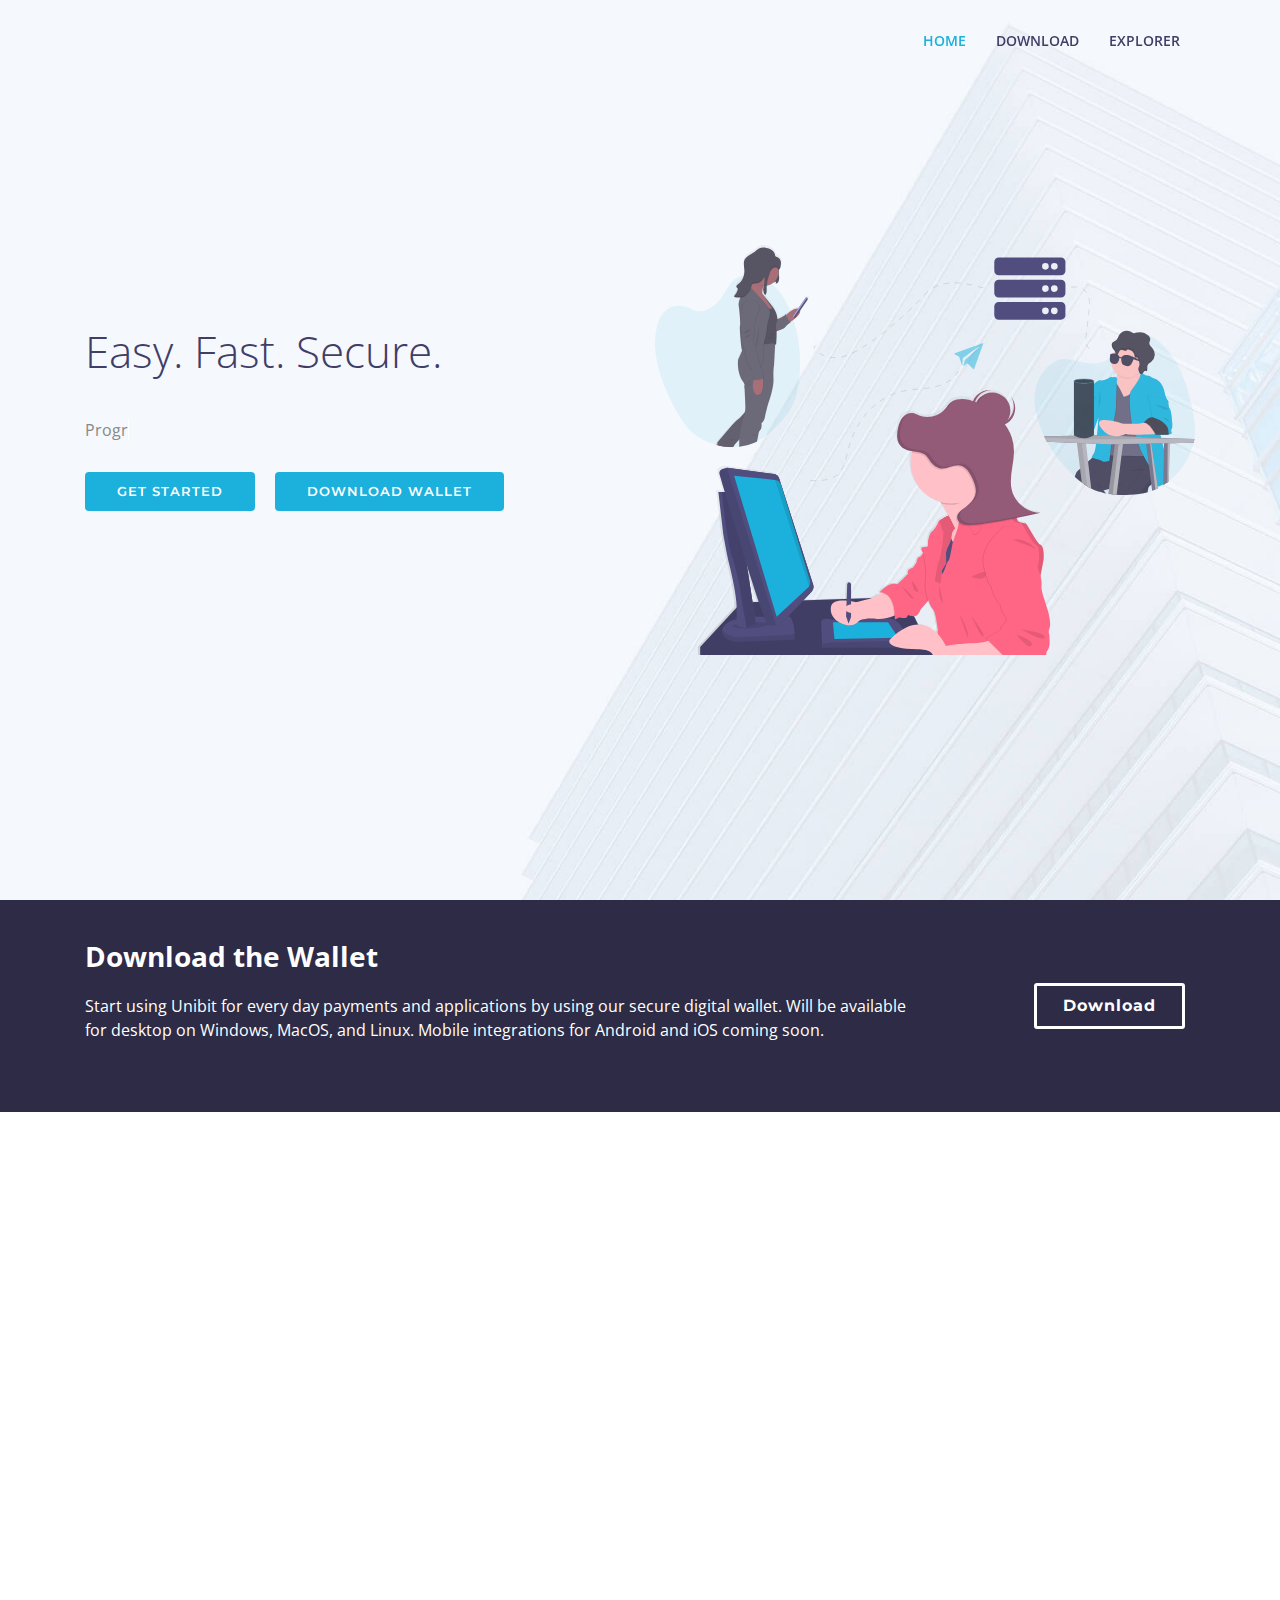
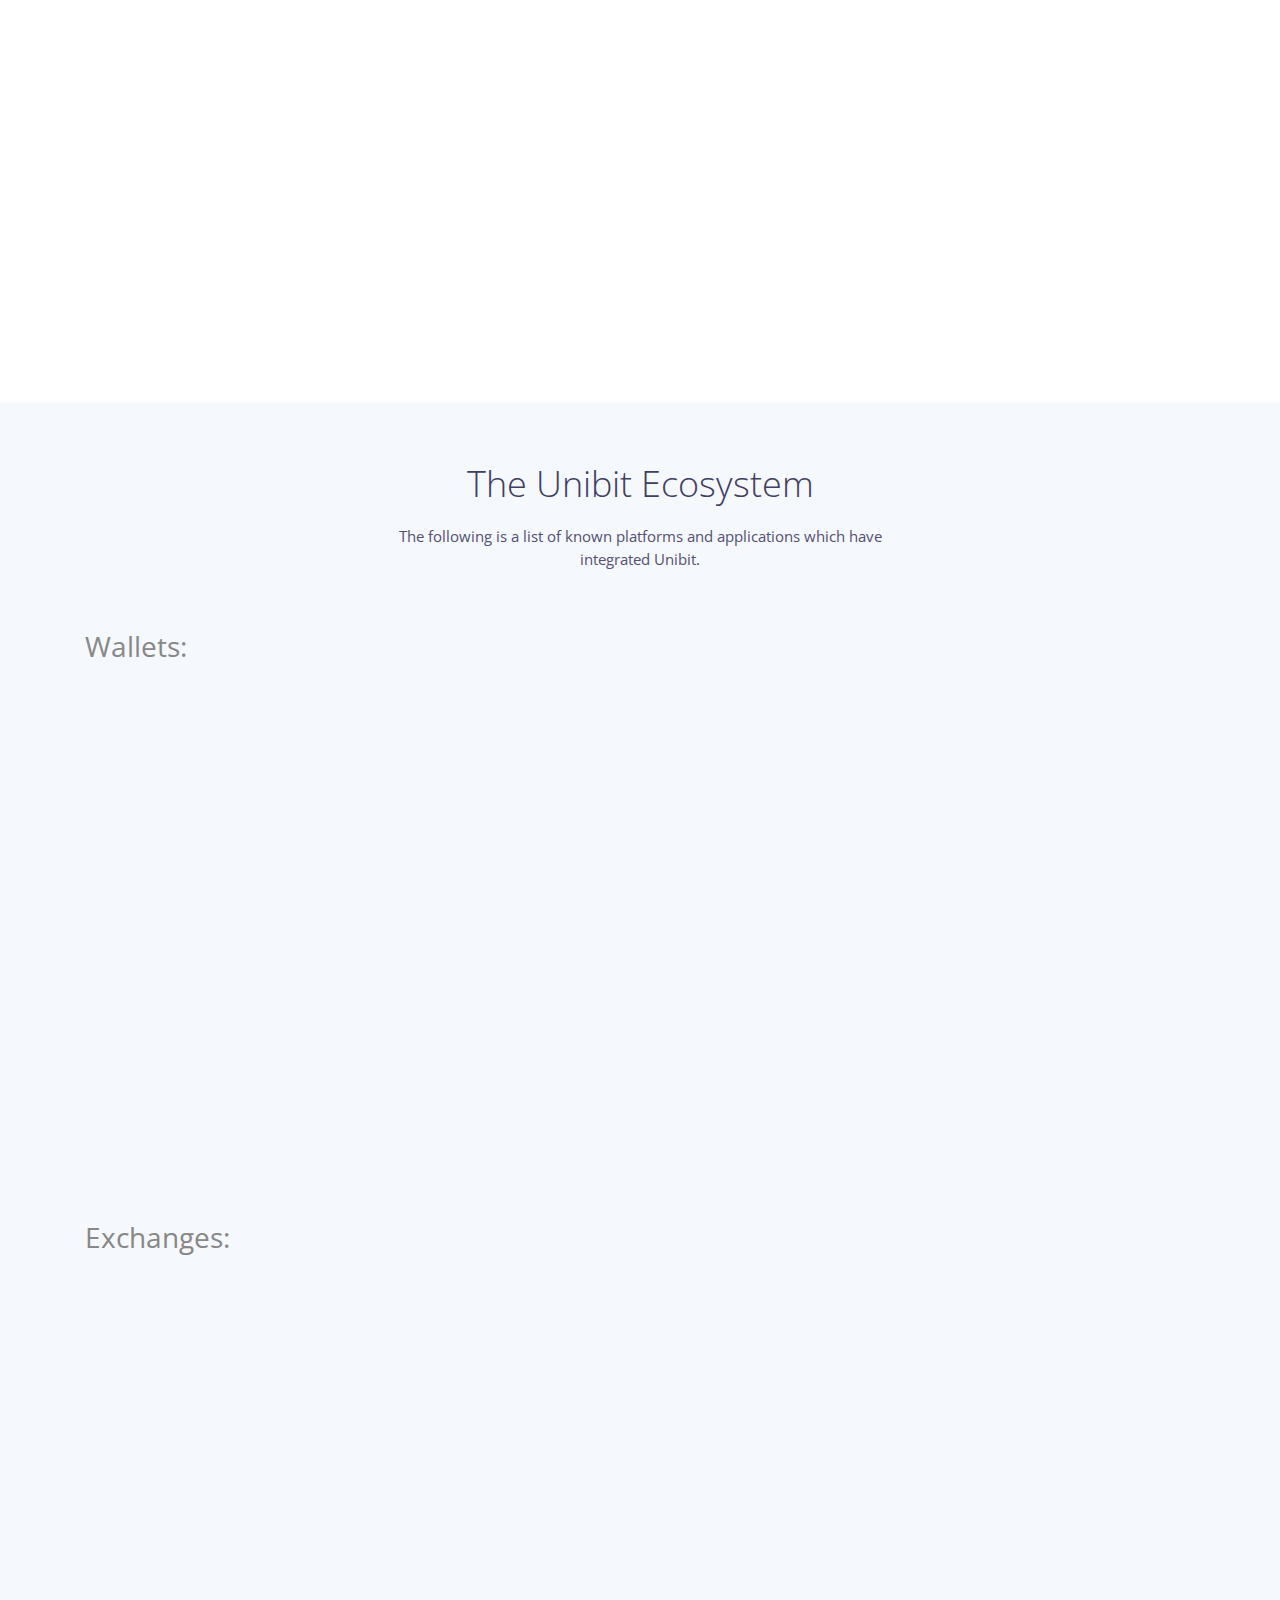
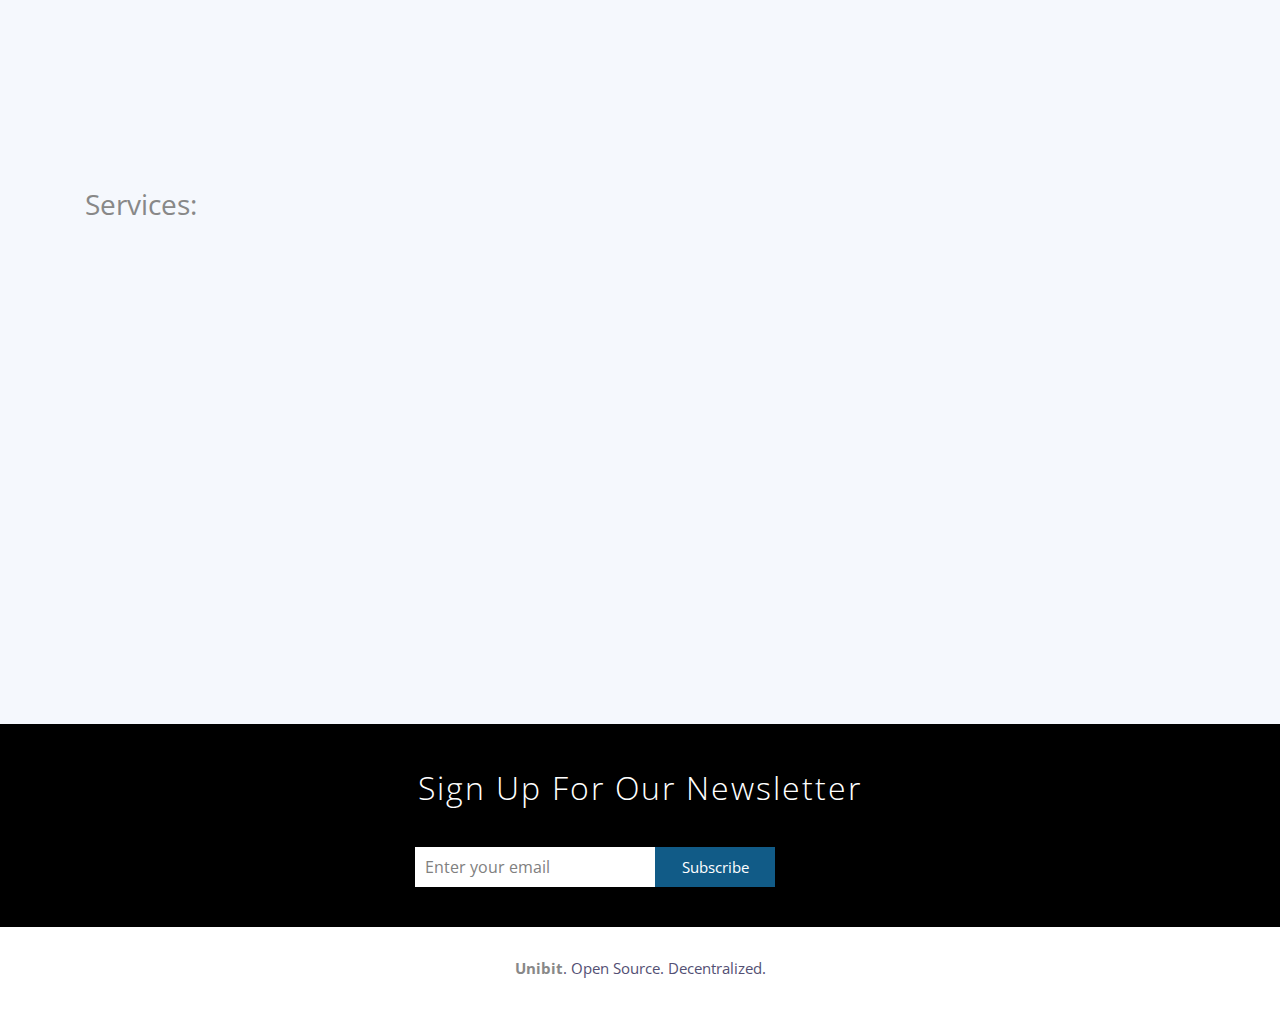
==== commit ebd2659e: "Add files via upload" ====
--- a/index.html
+++ b/index.html
@@ -86,7 +86,7 @@
             </a>
           </p>
           <div>
-            <a href="#call-to-action" class="btn-get-started scrollto">Get Started</a>     <a href="#call-to-action" class="btn-get-started scrollto">Download Wallet</a>
+            <a href="#call-to-action" class="btn-get-started scrollto">Get Started</a>  &nbsp&nbsp&nbsp   <a href="#call-to-action" class="btn-get-started scrollto">Download Wallet</a>
           </div>
         </div>
 
--- a/css/style.css
+++ b/css/style.css
@@ -1598,12 +1598,12 @@
 
 
 #mailchimp {
-	background: #f8f8f8;
+	background: #000;
 	color: #3D6392;
 	padding: 20px 15px;
 }
 #mailchimp  h2 {
-    color: #505050;
+    color: #fff;
     font-family: "Open Sans";
     font-size: 32px;
     font-weight: 100;
@@ -1634,7 +1634,8 @@
 			cursor: pointer;
 			font-size: 15px;
 			width: 120px;
-			padding: 8px 0;
+        height: 40px;
+			padding: 8px 10;
 	border-radius: 0px;
 		}
 			#mailchimp input[type="submit"]:hover { color: #F2C94C }
@@ -1647,7 +1648,8 @@
     cursor: pointer;
     font-size: 15px;
     width: 120px;
-    padding: 8px 0;
+    height: 40px;
+    padding: 8px 10;
   border-radius: 0px;
 
   }
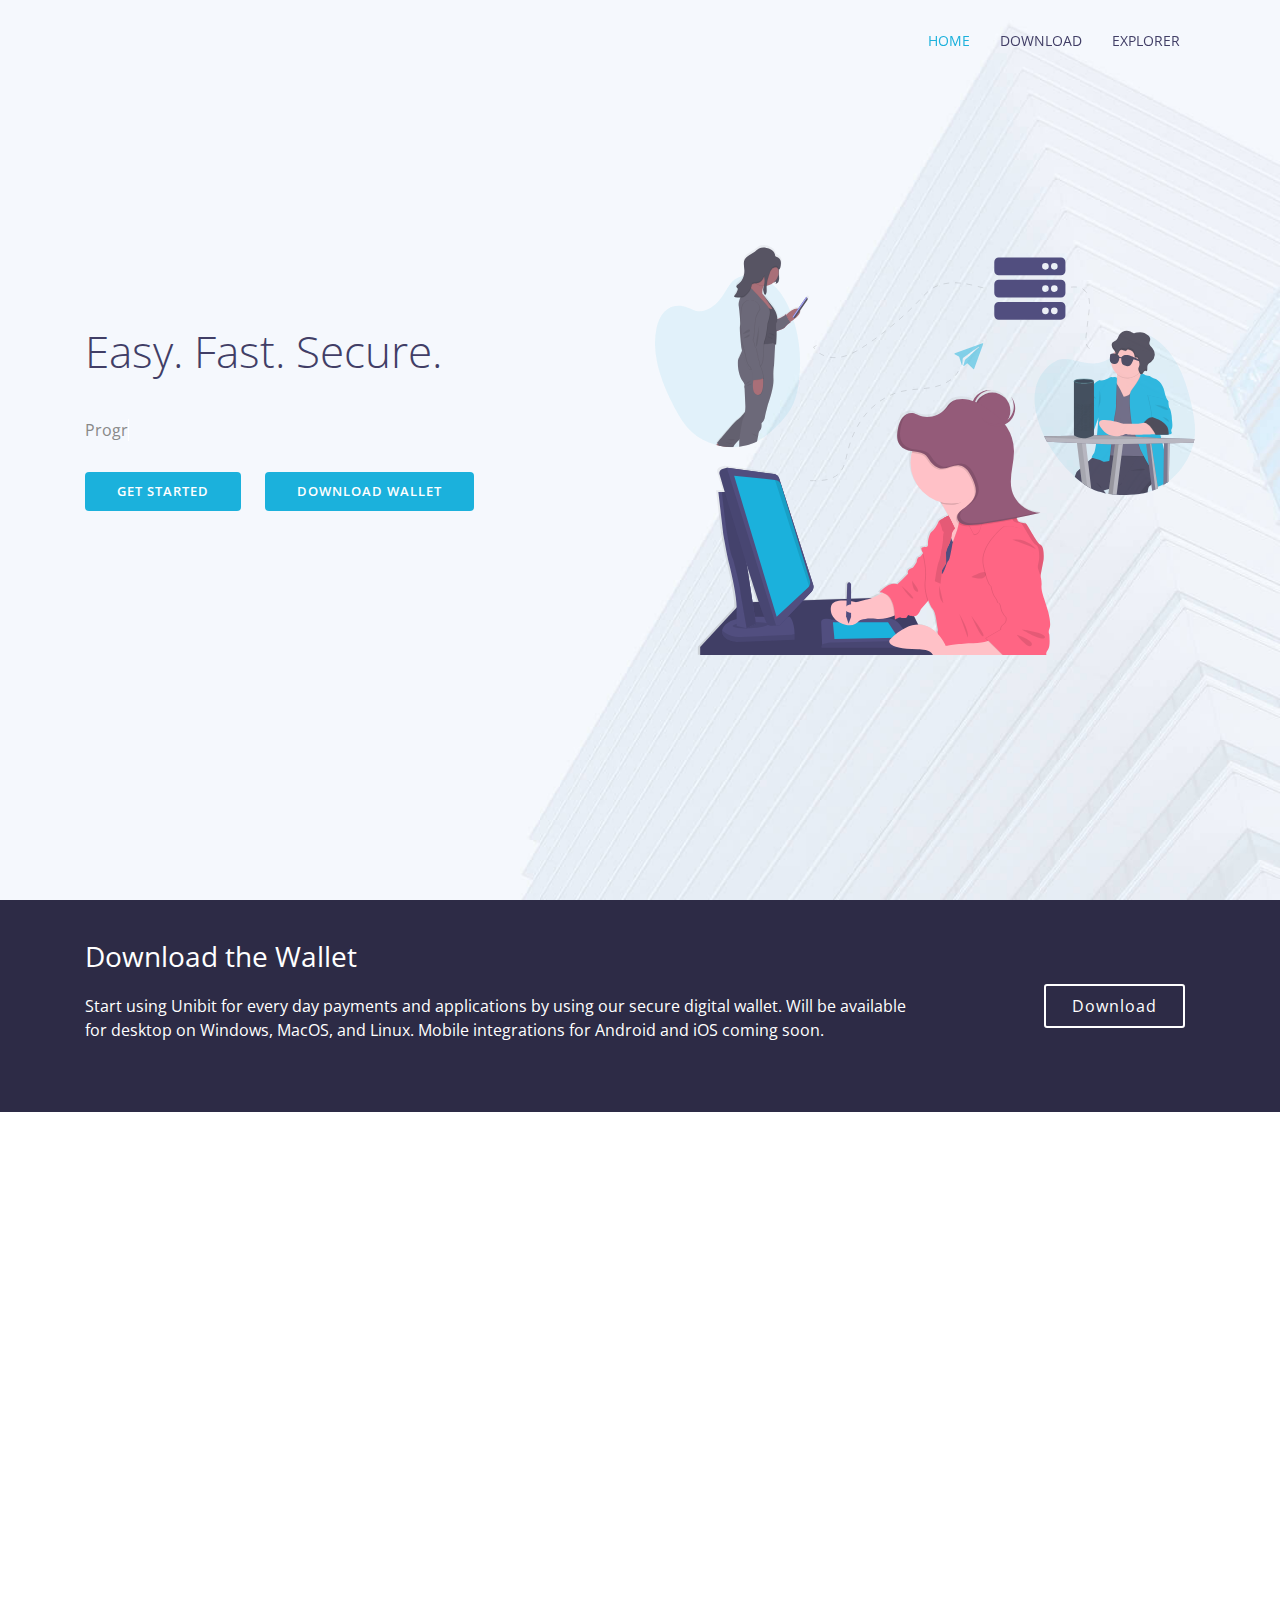
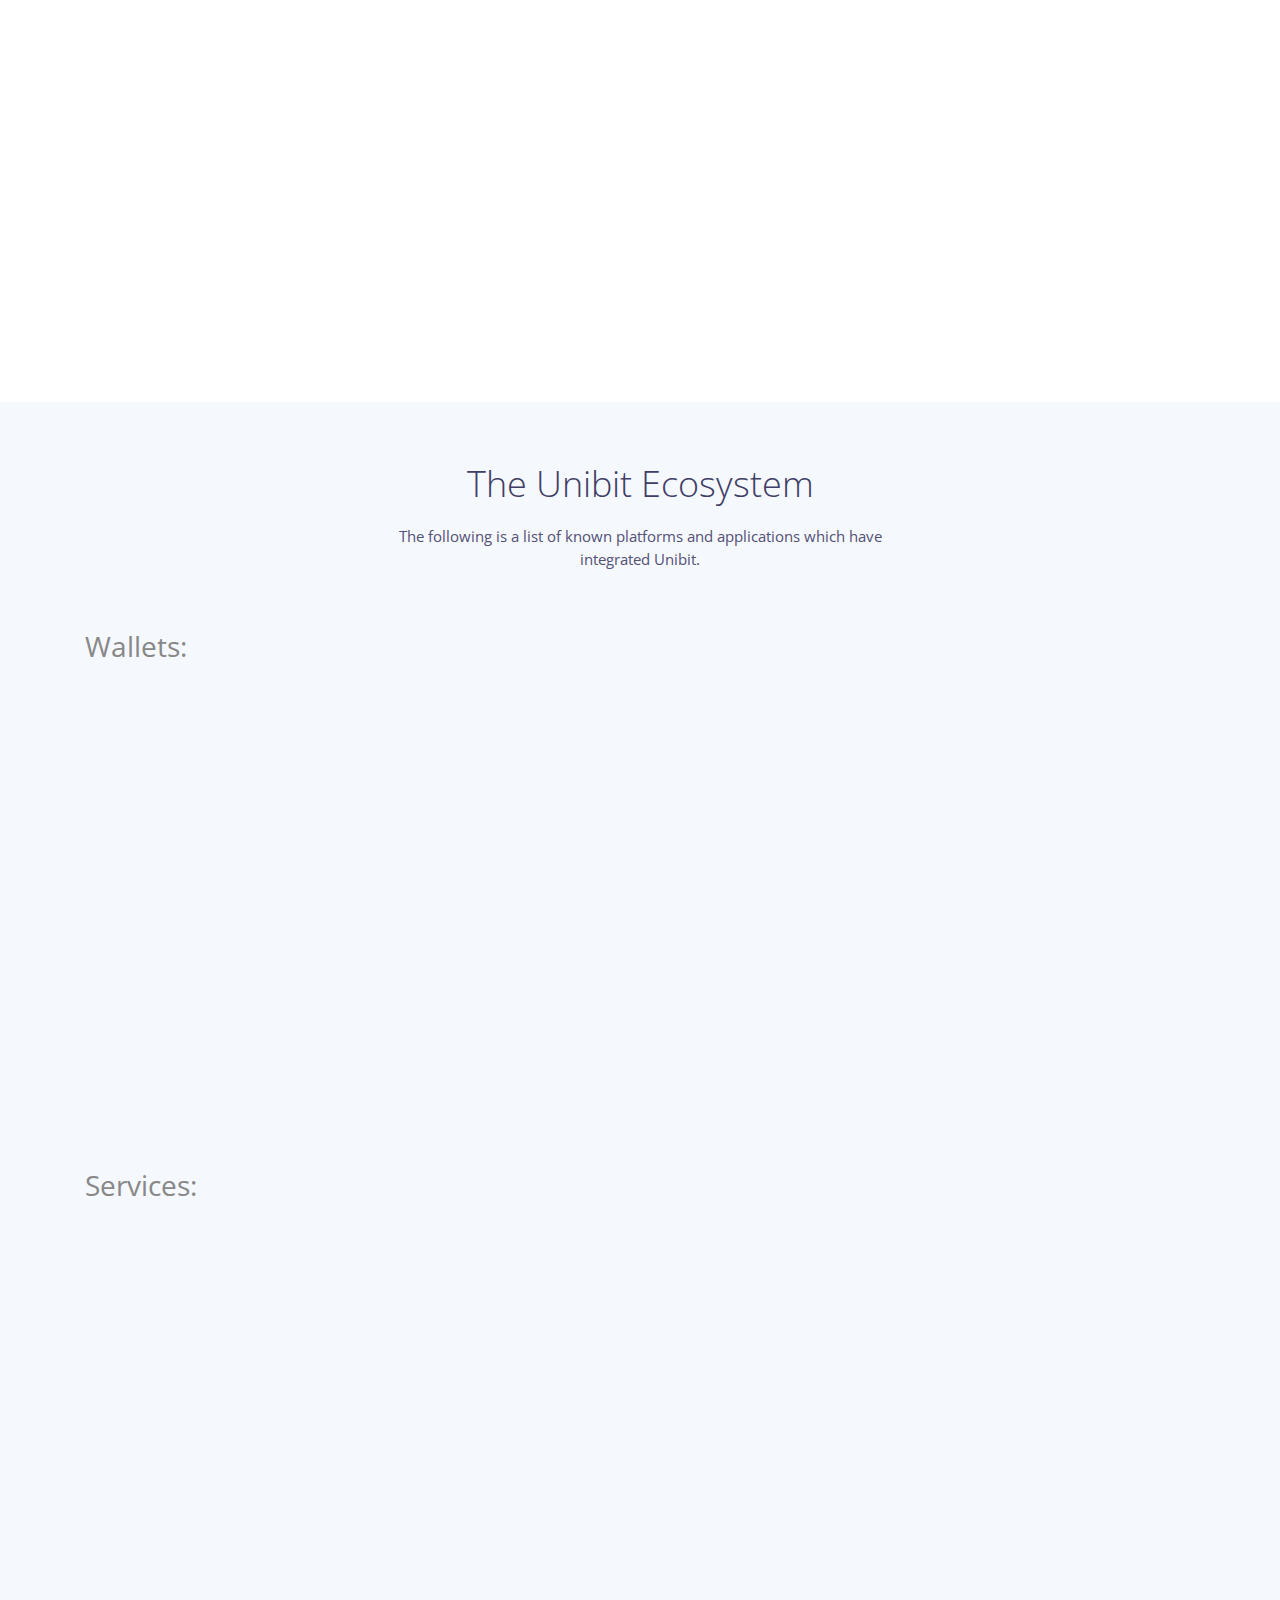
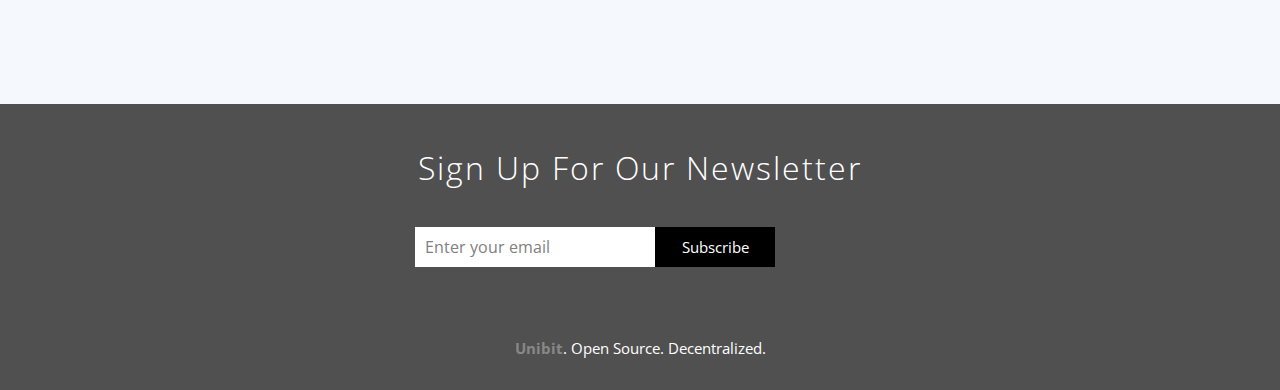
==== commit 8bfa04f7: "Add files via upload" ====
--- a/index.html
+++ b/index.html
@@ -86,7 +86,7 @@
             </a>
           </p>
           <div>
-            <a href="#call-to-action" class="btn-get-started scrollto">Get Started</a>  &nbsp&nbsp&nbsp   <a href="#call-to-action" class="btn-get-started scrollto">Download Wallet</a>
+            <a href="#call-to-action" class="btn-get-started scrollto">Get Started</a>   <a href="download.html" class="btn-get-started scrollto">Download Wallet</a>
           </div>
         </div>
 
@@ -138,8 +138,7 @@
    is continuously growing to enable an ecosystem of businesses and services.
                 </p>
                    <div class="intro-info">
-                  <a href="getunibit.html" class="btn-get-started scrollto">Get Unibit</a> <!--  <a href="#call-to-action" class="btn-get-started scrollto">Tutorials</a> -->
-              </div>
+                  <a href="getunibit.html" class="btn-get-started scrollto">Get Unibit</a>   <a href="download.html" class="btn-get-started scrollto">Download Wallet</a>
 
               </div>
             </div>
@@ -194,33 +193,9 @@
                   </div>
                 </div>
 
-                <div class="col-md-6 col-lg-4 wow bounceInUp" data-wow-duration="1.4s">
-                  <div class="box">
-<img src="img/add.png" class="img-fluid" alt="">
-                      <h4 class="title"><a href="">Add Wallet</a></h4>
-                    <p class="description">If you are a wallet provider please reach out to us for collaboration.</p>
-                  </div>
-                </div>
-
 </div>
 
 <br><br><br><br>
-
-
-  <h3> Exchanges: </h3> <br>
-        <div class="row">
-
-
-
-          <div class="col-md-6 col-lg-4 wow bounceInUp" data-wow-duration="1.4s">
-            <div class="box">
-    <img src="img/add.png" class="img-fluid" alt="">
-                <h4 class="title"><a href="">Add Exchange</a></h4>
-              <p class="description">If you are a market provider please reach out to us for collaboration.</p>
-            </div>
-          </div>
-</div>
-<br><br><br>
 
             <h3> Services: </h3> <br>
                   <div class="row">
--- a/css/style.css
+++ b/css/style.css
@@ -231,7 +231,7 @@
 
 #intro .intro-info .btn-get-started,
 #intro .intro-info .btn-services {
-  font-family: "Montserrat", sans-serif;
+  font-family: "Open Sans", sans-serif;
   font-size: 13px;
   font-weight: 600;
   text-transform: uppercase;
@@ -243,6 +243,7 @@
   color: #fff;
   background: #1bb1dc;
   color: #fff;
+    margin-right: 20px;
 }
 
 #intro .intro-info .btn-get-started:hover,
@@ -283,7 +284,7 @@
   font-size: 14px;
   font-family: "Open Sans", sans-serif;
   text-transform: uppercase;
-  font-weight: 600;
+  font-weight: 400;
 }
 
 .main-nav a:hover,
@@ -509,8 +510,8 @@
 
 #about .about-content h2 {
   color: #413e66;
-  font-family: "Montserrat", sans-serif;
-  font-weight: 700;
+  font-family: "Open Sans", sans-serif;
+  font-weight: 400;
 }
 
 #about .about-content h3 {
@@ -678,7 +679,7 @@
 }
 
 #why-us .counters span {
-  font-family: "Montserrat", sans-serif;
+  font-family: "Open Sans", sans-serif;
   font-weight: bold;
   font-size: 48px;
   display: block;
@@ -688,7 +689,7 @@
 #why-us .counters p {
   padding: 0;
   margin: 0 0 20px 0;
-  font-family: "Montserrat", sans-serif;
+  font-family: "Open Sans", sans-serif;
   font-size: 14px;
   color: #8a87b6;
 }
@@ -705,7 +706,7 @@
 #call-to-action .cta-title {
   color: #fff;
   font-size: 28px;
-  font-weight: 700;
+  font-weight: 400;
 }
 
 #call-to-action .cta-text {
@@ -713,8 +714,8 @@
 }
 
 #call-to-action .cta-btn {
-  font-family: "Montserrat", sans-serif;
-  font-weight: 700;
+  font-family: "Open Sans", sans-serif;
+  font-weight: 400;
   font-size: 16px;
   letter-spacing: 1px;
   display: inline-block;
@@ -722,7 +723,7 @@
   border-radius: 3px;
   transition: 0.5s;
   margin: 10px;
-  border: 3px solid #fff;
+  border: 2px solid #fff;
   color: #fff;
 }
 
@@ -739,14 +740,14 @@
 }
 
 #features h4 {
-  font-weight: 600;
+  font-weight: 400;
   font-size: 24px;
 }
 
 
 #features .intro-info .btn-get-started,
 #features .intro-info .btn-services {
-  font-family: "Montserrat", sans-serif;
+  font-family: "Open Sans", sans-serif;
   font-size: 13px;
   font-weight: 600;
   text-transform: uppercase;
@@ -1208,7 +1209,7 @@
   padding: 22px 0;
   display: block;
   position: relative;
-  font-family: "Montserrat", sans-serif;
+  font-family: "Open Sans", sans-serif;
   font-size: 20px;
   line-height: 1;
   font-weight: 400;
@@ -1245,7 +1246,7 @@
 #footer {
   padding: 0 0 30px 0;
   font-size: 14px;
-  background: #fff;
+  background: #505050;
 }
 
 #footer .footer-top {
@@ -1262,7 +1263,7 @@
   margin: 0 0 20px 0;
   padding: 2px 0 2px 0;
   line-height: 1;
-  font-family: "Montserrat", sans-serif;
+  font-family: "Open Sans", sans-serif;
   color: #413e66;
   font-weight: 400;
   letter-spacing: 3px;
@@ -1273,7 +1274,7 @@
   font-size: 13px;
   line-height: 24px;
   margin-bottom: 0;
-  font-family: "Montserrat", sans-serif;
+  font-family: "Open Sans", sans-serif;
   color: #535074;
 }
 
@@ -1454,7 +1455,7 @@
 #footer .copyright {
   text-align: center;
   padding-top: 30px;
-  color: #535074;
+  color: #fff;
   font-size: 15px;
 }
 
@@ -1462,11 +1463,11 @@
   text-align: center;
   font-size: 14px;
   padding-top: 4px;
-  color: #8582a8;
+  color: #fff;
 }
 
 #footer .credits a {
-  color: #1bb1dc;
+  color: #fff;
 }
 
 #footer .credits a:hover {
@@ -1598,7 +1599,7 @@
 
 
 #mailchimp {
-	background: #000;
+	background: #505050;
 	color: #3D6392;
 	padding: 20px 15px;
 }
@@ -1643,7 +1644,7 @@
 
 
   #mc-embedded-subscribe-form input.button {
-    background: #115B87;
+    background: #000;
     color: #fff;
     cursor: pointer;
     font-size: 15px;
